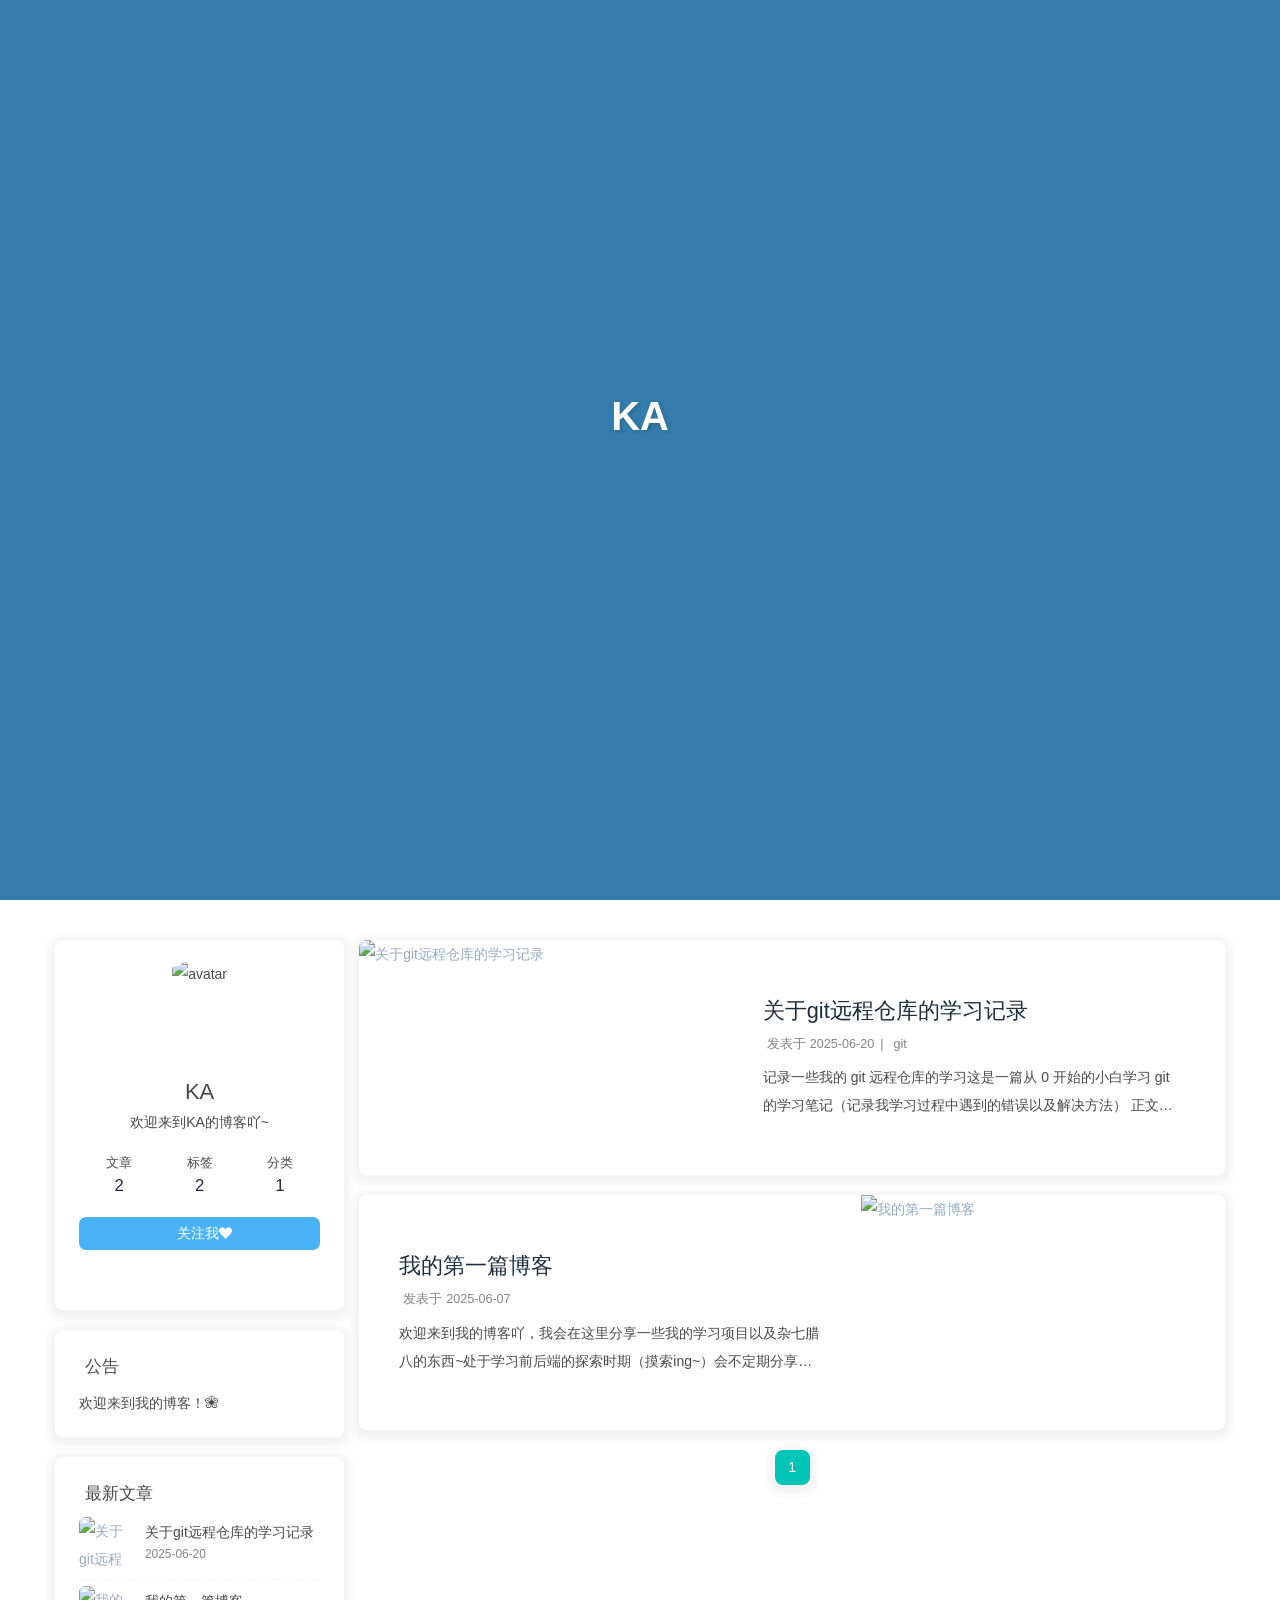
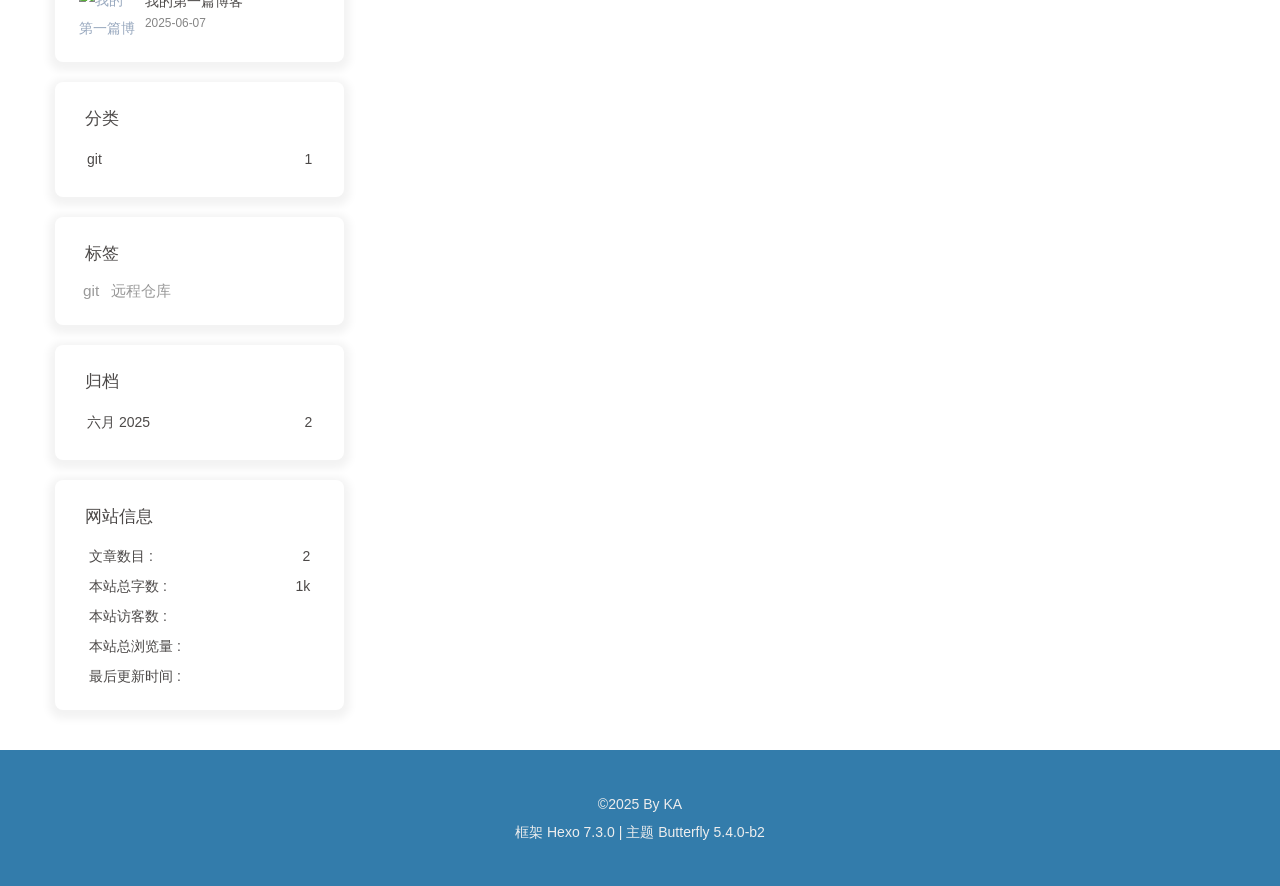
==== index.html @ 6d87799a "Site updated: 2025-06-24 00:27:57" ====
<!DOCTYPE html><html lang="zh-CN" data-theme="light"><head><meta charset="UTF-8"><meta http-equiv="X-UA-Compatible" content="IE=edge"><meta name="viewport" content="width=device-width, initial-scale=1.0,viewport-fit=cover"><title>KA - KA的个人博客</title><meta name="author" content="KA"><meta name="copyright" content="KA"><meta name="format-detection" content="telephone=no"><meta name="theme-color" content="#ffffff"><meta name="description" content="欢迎来到KA的博客吖~">
<meta property="og:type" content="website">
<meta property="og:title" content="KA">
<meta property="og:url" content="http://example.com/index.html">
<meta property="og:site_name" content="KA">
<meta property="og:description" content="欢迎来到KA的博客吖~">
<meta property="og:locale" content="zh_CN">
<meta property="og:image" content="http://example.com/img/profile.jpg">
<meta property="article:author" content="KA">
<meta name="twitter:card" content="summary">
<meta name="twitter:image" content="http://example.com/img/profile.jpg"><link rel="shortcut icon" href="/img/favicon.png"><link rel="canonical" href="http://example.com/index.html"><link rel="preconnect" href="//cdn.jsdelivr.net"/><link rel="preconnect" href="//busuanzi.ibruce.info"/><link rel="stylesheet" href="/css/index.css"><link rel="stylesheet" href="https://cdn.jsdelivr.net/npm/@fortawesome/fontawesome-free/css/all.min.css"><script>
    (() => {
      
    const saveToLocal = {
      set: (key, value, ttl) => {
        if (!ttl) return
        const expiry = Date.now() + ttl * 86400000
        localStorage.setItem(key, JSON.stringify({ value, expiry }))
      },
      get: key => {
        const itemStr = localStorage.getItem(key)
        if (!itemStr) return undefined
        const { value, expiry } = JSON.parse(itemStr)
        if (Date.now() > expiry) {
          localStorage.removeItem(key)
          return undefined
        }
        return value
      }
    }

    window.btf = {
      saveToLocal,
      getScript: (url, attr = {}) => new Promise((resolve, reject) => {
        const script = document.createElement('script')
        script.src = url
        script.async = true
        Object.entries(attr).forEach(([key, val]) => script.setAttribute(key, val))
        script.onload = script.onreadystatechange = () => {
          if (!script.readyState || /loaded|complete/.test(script.readyState)) resolve()
        }
        script.onerror = reject
        document.head.appendChild(script)
      }),
      getCSS: (url, id) => new Promise((resolve, reject) => {
        const link = document.createElement('link')
        link.rel = 'stylesheet'
        link.href = url
        if (id) link.id = id
        link.onload = link.onreadystatechange = () => {
          if (!link.readyState || /loaded|complete/.test(link.readyState)) resolve()
        }
        link.onerror = reject
        document.head.appendChild(link)
      }),
      addGlobalFn: (key, fn, name = false, parent = window) => {
        if (!true && key.startsWith('pjax')) return
        const globalFn = parent.globalFn || {}
        globalFn[key] = globalFn[key] || {}
        globalFn[key][name || Object.keys(globalFn[key]).length] = fn
        parent.globalFn = globalFn
      }
    }
  
      
      const activateDarkMode = () => {
        document.documentElement.setAttribute('data-theme', 'dark')
        if (document.querySelector('meta[name="theme-color"]') !== null) {
          document.querySelector('meta[name="theme-color"]').setAttribute('content', '#0d0d0d')
        }
      }
      const activateLightMode = () => {
        document.documentElement.setAttribute('data-theme', 'light')
        if (document.querySelector('meta[name="theme-color"]') !== null) {
          document.querySelector('meta[name="theme-color"]').setAttribute('content', '#ffffff')
        }
      }

      btf.activateDarkMode = activateDarkMode
      btf.activateLightMode = activateLightMode

      const theme = saveToLocal.get('theme')
    
          const mediaQueryDark = window.matchMedia('(prefers-color-scheme: dark)')
          const mediaQueryLight = window.matchMedia('(prefers-color-scheme: light)')

          if (theme === undefined) {
            if (mediaQueryLight.matches) activateLightMode()
            else if (mediaQueryDark.matches) activateDarkMode()
            else {
              const hour = new Date().getHours()
              const isNight = hour <= 6 || hour >= 18
              isNight ? activateDarkMode() : activateLightMode()
            }
            mediaQueryDark.addEventListener('change', () => {
              if (saveToLocal.get('theme') === undefined) {
                e.matches ? activateDarkMode() : activateLightMode()
              }
            })
          } else {
            theme === 'light' ? activateLightMode() : activateDarkMode()
          }
        
      
      const asideStatus = saveToLocal.get('aside-status')
      if (asideStatus !== undefined) {
        document.documentElement.classList.toggle('hide-aside', asideStatus === 'hide')
      }
    
      
    const detectApple = () => {
      if (/iPad|iPhone|iPod|Macintosh/.test(navigator.userAgent)) {
        document.documentElement.classList.add('apple')
      }
    }
    detectApple()
  
    })()
  </script><script>const GLOBAL_CONFIG = {
  root: '/',
  algolia: undefined,
  localSearch: undefined,
  translate: {"defaultEncoding":2,"translateDelay":0,"msgToTraditionalChinese":"繁","msgToSimplifiedChinese":"簡"},
  highlight: {"plugin":"highlight.js","highlightCopy":true,"highlightLang":true,"highlightHeightLimit":false,"highlightFullpage":false,"highlightMacStyle":true},
  copy: {
    success: '复制成功',
    error: '复制失败',
    noSupport: '浏览器不支持'
  },
  relativeDate: {
    homepage: false,
    post: false
  },
  runtime: '',
  dateSuffix: {
    just: '刚刚',
    min: '分钟前',
    hour: '小时前',
    day: '天前',
    month: '个月前'
  },
  copyright: {"limitCount":150,"languages":{"author":"作者: KA","link":"链接: ","source":"来源: KA","info":"著作权归作者所有。商业转载请联系作者获得授权，非商业转载请注明出处。"}},
  lightbox: 'null',
  Snackbar: undefined,
  infinitegrid: {
    js: 'https://cdn.jsdelivr.net/npm/@egjs/infinitegrid/dist/infinitegrid.min.js',
    buttonText: '加载更多'
  },
  isPhotoFigcaption: false,
  islazyloadPlugin: false,
  isAnchor: true,
  percent: {
    toc: true,
    rightside: true,
  },
  autoDarkmode: true
}</script><script id="config-diff">var GLOBAL_CONFIG_SITE = {
  title: 'KA',
  isHighlightShrink: false,
  isToc: false,
  pageType: 'home'
}</script><meta name="generator" content="Hexo 7.3.0"></head><body><div id="web_bg" style="background-image: url(/img/back.png);"></div><div id="sidebar"><div id="menu-mask"></div><div id="sidebar-menus"><div class="avatar-img text-center"><img src="/img/profile.jpg" onerror="this.onerror=null;this.src='/img/friend_404.gif'" alt="avatar"/></div><div class="site-data text-center"><a href="/archives/"><div class="headline">文章</div><div class="length-num">2</div></a><a href="/tags/"><div class="headline">标签</div><div class="length-num">2</div></a><a href="/categories/"><div class="headline">分类</div><div class="length-num">1</div></a></div><div class="menus_items"><div class="menus_item"><a class="site-page" href="/"><i class="fa-fw fas fa-home"></i><span> 首页</span></a></div><div class="menus_item"><a class="site-page" href="/archives/"><i class="fa-fw fas fa-archive"></i><span> 档案</span></a></div><div class="menus_item"><a class="site-page" href="/tags/"><i class="fa-fw fas fa-tags"></i><span> 标签</span></a></div><div class="menus_item"><a class="site-page" href="/categories/"><i class="fa-fw fas fa-folder-open"></i><span> 分类</span></a></div><div class="menus_item"><span class="site-page group"><i class="fa-fw fas fa-list"></i><span> List</span><i class="fas fa-chevron-down"></i></span><ul class="menus_item_child"><li><a class="site-page child" href="/music/"><i class="fa-fw fas fa-music"></i><span> Music</span></a></li></ul></div><div class="menus_item"><a class="site-page" href="/link/"><i class="fa-fw fas fa-link"></i><span> 链接</span></a></div></div></div></div><div class="page" id="body-wrap"><header class="full_page" id="page-header" style="background-image: url(/img/back.png);"><nav id="nav"><span id="blog-info"><a class="nav-site-title" href="/"><img class="site-icon" src="/img/favicon.png" alt="Logo"><span class="site-name">KA</span></a></span><div id="menus"><div class="menus_items"><div class="menus_item"><a class="site-page" href="/"><i class="fa-fw fas fa-home"></i><span> 首页</span></a></div><div class="menus_item"><a class="site-page" href="/archives/"><i class="fa-fw fas fa-archive"></i><span> 档案</span></a></div><div class="menus_item"><a class="site-page" href="/tags/"><i class="fa-fw fas fa-tags"></i><span> 标签</span></a></div><div class="menus_item"><a class="site-page" href="/categories/"><i class="fa-fw fas fa-folder-open"></i><span> 分类</span></a></div><div class="menus_item"><span class="site-page group"><i class="fa-fw fas fa-list"></i><span> List</span><i class="fas fa-chevron-down"></i></span><ul class="menus_item_child"><li><a class="site-page child" href="/music/"><i class="fa-fw fas fa-music"></i><span> Music</span></a></li></ul></div><div class="menus_item"><a class="site-page" href="/link/"><i class="fa-fw fas fa-link"></i><span> 链接</span></a></div></div><div id="toggle-menu"><span class="site-page"><i class="fas fa-bars fa-fw"></i></span></div></div></nav><div id="site-info"><h1 id="site-title">KA</h1><div id="site-subtitle"><span id="subtitle"></span></div><div id="site_social_icons"><a class="social-icon" href="https://github.com/ka-zi-web" target="_blank" title="Github"><i class="fab fa-github" style="color: #24292e;"></i></a><a class="social-icon" href="mailto:15133193106@163.com" target="_blank" title="Email"><i class="fas fa-envelope" style="color: #4a7dbe;"></i></a></div></div><div id="scroll-down"><i class="fas fa-angle-down scroll-down-effects"></i></div></header><main class="layout" id="content-inner"><div class="recent-posts nc" id="recent-posts"><div class="recent-post-items"><div class="recent-post-item"><div class="post_cover left"><a href="/2025/06/20/git.%E5%AD%A6%E4%B9%A0/" title="关于git远程仓库的学习记录"><img class="post-bg" src="/img/star.png" onerror="this.onerror=null;this.src='/img/404.jpg'" alt="关于git远程仓库的学习记录"></a></div><div class="recent-post-info"><a class="article-title" href="/2025/06/20/git.%E5%AD%A6%E4%B9%A0/" title="关于git远程仓库的学习记录">关于git远程仓库的学习记录</a><div class="article-meta-wrap"><span class="post-meta-date"><i class="far fa-calendar-alt"></i><span class="article-meta-label">发表于</span><time datetime="2025-06-19T16:00:00.000Z" title="发表于 2025-06-20 00:00:00">2025-06-20</time></span><span class="article-meta"><span class="article-meta-separator">|</span><i class="fas fa-inbox"></i><a class="article-meta__categories" href="/categories/git/">git</a></span></div><div class="content">记录一些我的 git 远程仓库的学习这是一篇从 0 开始的小白学习 git 的学习笔记（记录我学习过程中遇到的错误以及解决方法） 正文开始 下载 git 找到 git 的下载链接 ： https://git-scm.com/downloads ，点击进去； 选择对应的系统和版本进行安装 这里我选择的是 windows 等待下载 ing… 安装这里不做过多介绍了   建立密钥在进行 Git 版本控制时，HTTP 和 SSH 是两种常见的传输协议，这里采用保密性较强的 ssh 协议进行操作 在 github 上建立密钥 打开 github-&gt;点击头像-&gt;选择 settings-&gt;选择 SSH and GPG keys-&gt;点击 NEW SSH Key-&gt;  在本地建立密钥 打开刚才下载的 git bash 打开本地的.ssh 目录:  1cd ./.ssh   生成本地密钥：  1ssh-keygen -t rsa -b 4096  这里需要设置你的密钥密码，请记住它！  再次进入.ssh 目录，并打开目录会发现生成了一个 id_rsa.pub 文件，这个...</div></div></div><div class="recent-post-item"><div class="post_cover right"><a href="/2025/06/07/%E6%88%91%E7%9A%84%E7%AC%AC%E4%B8%80%E7%AF%87%E5%8D%9A%E5%AE%A2/" title="我的第一篇博客"><img class="post-bg" src="/img/star.png" onerror="this.onerror=null;this.src='/img/404.jpg'" alt="我的第一篇博客"></a></div><div class="recent-post-info"><a class="article-title" href="/2025/06/07/%E6%88%91%E7%9A%84%E7%AC%AC%E4%B8%80%E7%AF%87%E5%8D%9A%E5%AE%A2/" title="我的第一篇博客">我的第一篇博客</a><div class="article-meta-wrap"><span class="post-meta-date"><i class="far fa-calendar-alt"></i><span class="article-meta-label">发表于</span><time datetime="2025-06-07T15:28:10.000Z" title="发表于 2025-06-07 23:28:10">2025-06-07</time></span></div><div class="content">欢迎来到我的博客吖，我会在这里分享一些我的学习项目以及杂七腊八的东西~处于学习前后端的探索时期（摸索ing~）会不定期分享一些我可能感兴趣的文章哦~</div></div></div></div><nav id="pagination"><div class="pagination"><span class="page-number current">1</span></div></nav></div><div class="aside-content" id="aside-content"><div class="card-widget card-info text-center"><div class="avatar-img"><img src="/img/profile.jpg" onerror="this.onerror=null;this.src='/img/friend_404.gif'" alt="avatar"/></div><div class="author-info-name">KA</div><div class="author-info-description">欢迎来到KA的博客吖~</div><div class="site-data"><a href="/archives/"><div class="headline">文章</div><div class="length-num">2</div></a><a href="/tags/"><div class="headline">标签</div><div class="length-num">2</div></a><a href="/categories/"><div class="headline">分类</div><div class="length-num">1</div></a></div><a id="card-info-btn" target="_blank" rel="noopener" href="https://github.com/kai-zi-web"><i class="fab fa-github"></i><span>关注我❤</span></a><div class="card-info-social-icons"><a class="social-icon" href="https://github.com/ka-zi-web" target="_blank" title="Github"><i class="fab fa-github" style="color: #24292e;"></i></a><a class="social-icon" href="mailto:15133193106@163.com" target="_blank" title="Email"><i class="fas fa-envelope" style="color: #4a7dbe;"></i></a></div></div><div class="card-widget card-announcement"><div class="item-headline"><i class="fas fa-bullhorn fa-shake"></i><span>公告</span></div><div class="announcement_content">欢迎来到我的博客！❀</div></div><div class="sticky_layout"><div class="card-widget card-recent-post"><div class="item-headline"><i class="fas fa-history"></i><span>最新文章</span></div><div class="aside-list"><div class="aside-list-item"><a class="thumbnail" href="/2025/06/20/git.%E5%AD%A6%E4%B9%A0/" title="关于git远程仓库的学习记录"><img src="/img/star.png" onerror="this.onerror=null;this.src='/img/404.jpg'" alt="关于git远程仓库的学习记录"/></a><div class="content"><a class="title" href="/2025/06/20/git.%E5%AD%A6%E4%B9%A0/" title="关于git远程仓库的学习记录">关于git远程仓库的学习记录</a><time datetime="2025-06-19T16:00:00.000Z" title="发表于 2025-06-20 00:00:00">2025-06-20</time></div></div><div class="aside-list-item"><a class="thumbnail" href="/2025/06/07/%E6%88%91%E7%9A%84%E7%AC%AC%E4%B8%80%E7%AF%87%E5%8D%9A%E5%AE%A2/" title="我的第一篇博客"><img src="/img/star.png" onerror="this.onerror=null;this.src='/img/404.jpg'" alt="我的第一篇博客"/></a><div class="content"><a class="title" href="/2025/06/07/%E6%88%91%E7%9A%84%E7%AC%AC%E4%B8%80%E7%AF%87%E5%8D%9A%E5%AE%A2/" title="我的第一篇博客">我的第一篇博客</a><time datetime="2025-06-07T15:28:10.000Z" title="发表于 2025-06-07 23:28:10">2025-06-07</time></div></div></div></div><div class="card-widget card-categories"><div class="item-headline">
            <i class="fas fa-folder-open"></i>
            <span>分类</span>
            
          </div>
          <ul class="card-category-list" id="aside-cat-list">
            <li class="card-category-list-item "><a class="card-category-list-link" href="/categories/git/"><span class="card-category-list-name">git</span><span class="card-category-list-count">1</span></a></li>
          </ul></div><div class="card-widget card-tags"><div class="item-headline"><i class="fas fa-tags"></i><span>标签</span></div><div class="card-tag-cloud"><a href="/tags/git/" style="font-size: 1.1em; color: #999">git</a> <a href="/tags/%E8%BF%9C%E7%A8%8B%E4%BB%93%E5%BA%93/" style="font-size: 1.1em; color: #999">远程仓库</a></div></div><div class="card-widget card-archives">
    <div class="item-headline">
      <i class="fas fa-archive"></i>
      <span>归档</span>
      
    </div>
  
    <ul class="card-archive-list">
      
        <li class="card-archive-list-item">
          <a class="card-archive-list-link" href="/archives/2025/06/">
            <span class="card-archive-list-date">
              六月 2025
            </span>
            <span class="card-archive-list-count">2</span>
          </a>
        </li>
      
    </ul>
  </div><div class="card-widget card-webinfo"><div class="item-headline"><i class="fas fa-chart-line"></i><span>网站信息</span></div><div class="webinfo"><div class="webinfo-item"><div class="item-name">文章数目 :</div><div class="item-count">2</div></div><div class="webinfo-item"><div class="item-name">本站总字数 :</div><div class="item-count">1k</div></div><div class="webinfo-item"><div class="item-name">本站访客数 :</div><div class="item-count" id="busuanzi_value_site_uv"><i class="fa-solid fa-spinner fa-spin"></i></div></div><div class="webinfo-item"><div class="item-name">本站总浏览量 :</div><div class="item-count" id="busuanzi_value_site_pv"><i class="fa-solid fa-spinner fa-spin"></i></div></div><div class="webinfo-item"><div class="item-name">最后更新时间 :</div><div class="item-count" id="last-push-date" data-lastPushDate="2025-06-23T16:27:51.932Z"><i class="fa-solid fa-spinner fa-spin"></i></div></div></div></div></div></div></main><footer id="footer" style="background-image: url(/img/back.png);"><div class="footer-other"><div class="footer-copyright"><span class="copyright">&copy;2025 By KA</span><span class="framework-info"><span>框架 </span><a target="_blank" rel="noopener" href="https://hexo.io">Hexo 7.3.0</a><span class="footer-separator">|</span><span>主题 </span><a target="_blank" rel="noopener" href="https://github.com/jerryc127/hexo-theme-butterfly">Butterfly 5.4.0-b2</a></span></div></div></footer></div><div id="rightside"><div id="rightside-config-hide"><button id="translateLink" type="button" title="简繁转换">繁</button><button id="darkmode" type="button" title="日间和夜间模式切换"><i class="fas fa-adjust"></i></button><button id="hide-aside-btn" type="button" title="单栏和双栏切换"><i class="fas fa-arrows-alt-h"></i></button></div><div id="rightside-config-show"><button id="rightside-config" type="button" title="设置"><i class="fas fa-cog fa-spin"></i></button><button id="go-up" type="button" title="回到顶部"><span class="scroll-percent"></span><i class="fas fa-arrow-up"></i></button></div></div><div><script src="/js/utils.js"></script><script src="/js/main.js"></script><script src="/js/tw_cn.js"></script><div class="js-pjax"><script>window.typedJSFn = {
  init: str => {
    window.typed = new Typed('#subtitle', Object.assign({
      strings: str,
      startDelay: 300,
      typeSpeed: 150,
      loop: true,
      backSpeed: 50,
    }, null))
  },
  run: subtitleType => {
    if (true) {
      if (typeof Typed === 'function') {
        subtitleType()
      } else {
        btf.getScript('https://cdn.jsdelivr.net/npm/typed.js/dist/typed.umd.min.js').then(subtitleType)
      }
    } else {
      subtitleType()
    }
  },
  processSubtitle: (content, extraContents = []) => {
    if (true) {
      const sub = ["不要温和的走入那个良夜","穿越百夜，仰望千空"].slice()

      if (extraContents.length > 0) {
        sub.unshift(...extraContents)
      }

      if (typeof content === 'string') {
        sub.unshift(content)
      } else if (Array.isArray(content)) {
        sub.unshift(...content)
      }

      sub.length > 0 && typedJSFn.init(sub)
    } else {
      document.getElementById('subtitle').textContent = typeof content === 'string' ? content :
        (Array.isArray(content) && content.length > 0 ? content[0] : '')
    }
  }
}
btf.addGlobalFn('pjaxSendOnce', () => { typed.destroy() }, 'typedDestroy')
</script><script>function subtitleType () {
  typedJSFn.processSubtitle(["不要温和的走入那个良夜","穿越百夜，仰望千空"])
}
typedJSFn.run(subtitleType)</script></div><div class="aplayer no-destroy" data-id="9757801381" data-server="netease" data-type="playlist" data-fixed="true" data-autoplay="true" data-lrcType="-1"> </div><script id="click-heart" src="https://cdn.jsdelivr.net/npm/butterfly-extsrc/dist/click-heart.min.js" async="async" mobile="false"></script><link rel="stylesheet" href="https://cdn.jsdelivr.net/npm/aplayer/dist/APlayer.min.css" media="print" onload="this.media='all'"><script src="https://cdn.jsdelivr.net/npm/aplayer/dist/APlayer.min.js"></script><script src="https://cdn.jsdelivr.net/npm/butterfly-extsrc/metingjs/dist/Meting.min.js"></script><script>(() => {
  const destroyAplayer = () => {
    if (window.aplayers) {
      for (let i = 0; i < window.aplayers.length; i++) {
        if (!window.aplayers[i].options.fixed) {
          window.aplayers[i].destroy()
        }
      }
    }
  }

  const runMetingJS = () => {
    typeof loadMeting === 'function' && document.getElementsByClassName('aplayer').length && loadMeting()
  }

  btf.addGlobalFn('pjaxSend', destroyAplayer, 'destroyAplayer')
  btf.addGlobalFn('pjaxComplete', loadMeting, 'runMetingJS')
})()</script><script src="https://cdn.jsdelivr.net/npm/pjax/pjax.min.js"></script><script>(() => {
  const pjaxSelectors = ["head > title","#config-diff","#body-wrap","#rightside-config-hide","#rightside-config-show",".js-pjax"]

  window.pjax = new Pjax({
    elements: 'a:not([target="_blank"])',
    selectors: pjaxSelectors,
    cacheBust: false,
    analytics: false,
    scrollRestoration: false
  })

  const triggerPjaxFn = (val) => {
    if (!val) return
    Object.values(val).forEach(fn => fn())
  }

  document.addEventListener('pjax:send', () => {
    // removeEventListener
    btf.removeGlobalFnEvent('pjaxSendOnce')
    btf.removeGlobalFnEvent('themeChange')

    // reset readmode
    const $bodyClassList = document.body.classList
    if ($bodyClassList.contains('read-mode')) $bodyClassList.remove('read-mode')

    triggerPjaxFn(window.globalFn.pjaxSend)
  })

  document.addEventListener('pjax:complete', () => {
    btf.removeGlobalFnEvent('pjaxCompleteOnce')
    document.querySelectorAll('script[data-pjax]').forEach(item => {
      const newScript = document.createElement('script')
      const content = item.text || item.textContent || item.innerHTML || ""
      Array.from(item.attributes).forEach(attr => newScript.setAttribute(attr.name, attr.value))
      newScript.appendChild(document.createTextNode(content))
      item.parentNode.replaceChild(newScript, item)
    })

    triggerPjaxFn(window.globalFn.pjaxComplete)
  })

  document.addEventListener('pjax:error', e => {
    if (e.request.status === 404) {
      const usePjax = true
      false
        ? (usePjax ? pjax.loadUrl('/404.html') : window.location.href = '/404.html')
        : window.location.href = e.request.responseURL
    }
  })
})()</script><script async data-pjax src="//busuanzi.ibruce.info/busuanzi/2.3/busuanzi.pure.mini.js"></script></div><script src="/live2dw/lib/L2Dwidget.min.js?094cbace49a39548bed64abff5988b05"></script><script>L2Dwidget.init({"log":false,"pluginJsPath":"lib/","pluginModelPath":"assets/","pluginRootPath":"live2dw/","tagMode":false});</script></body></html>
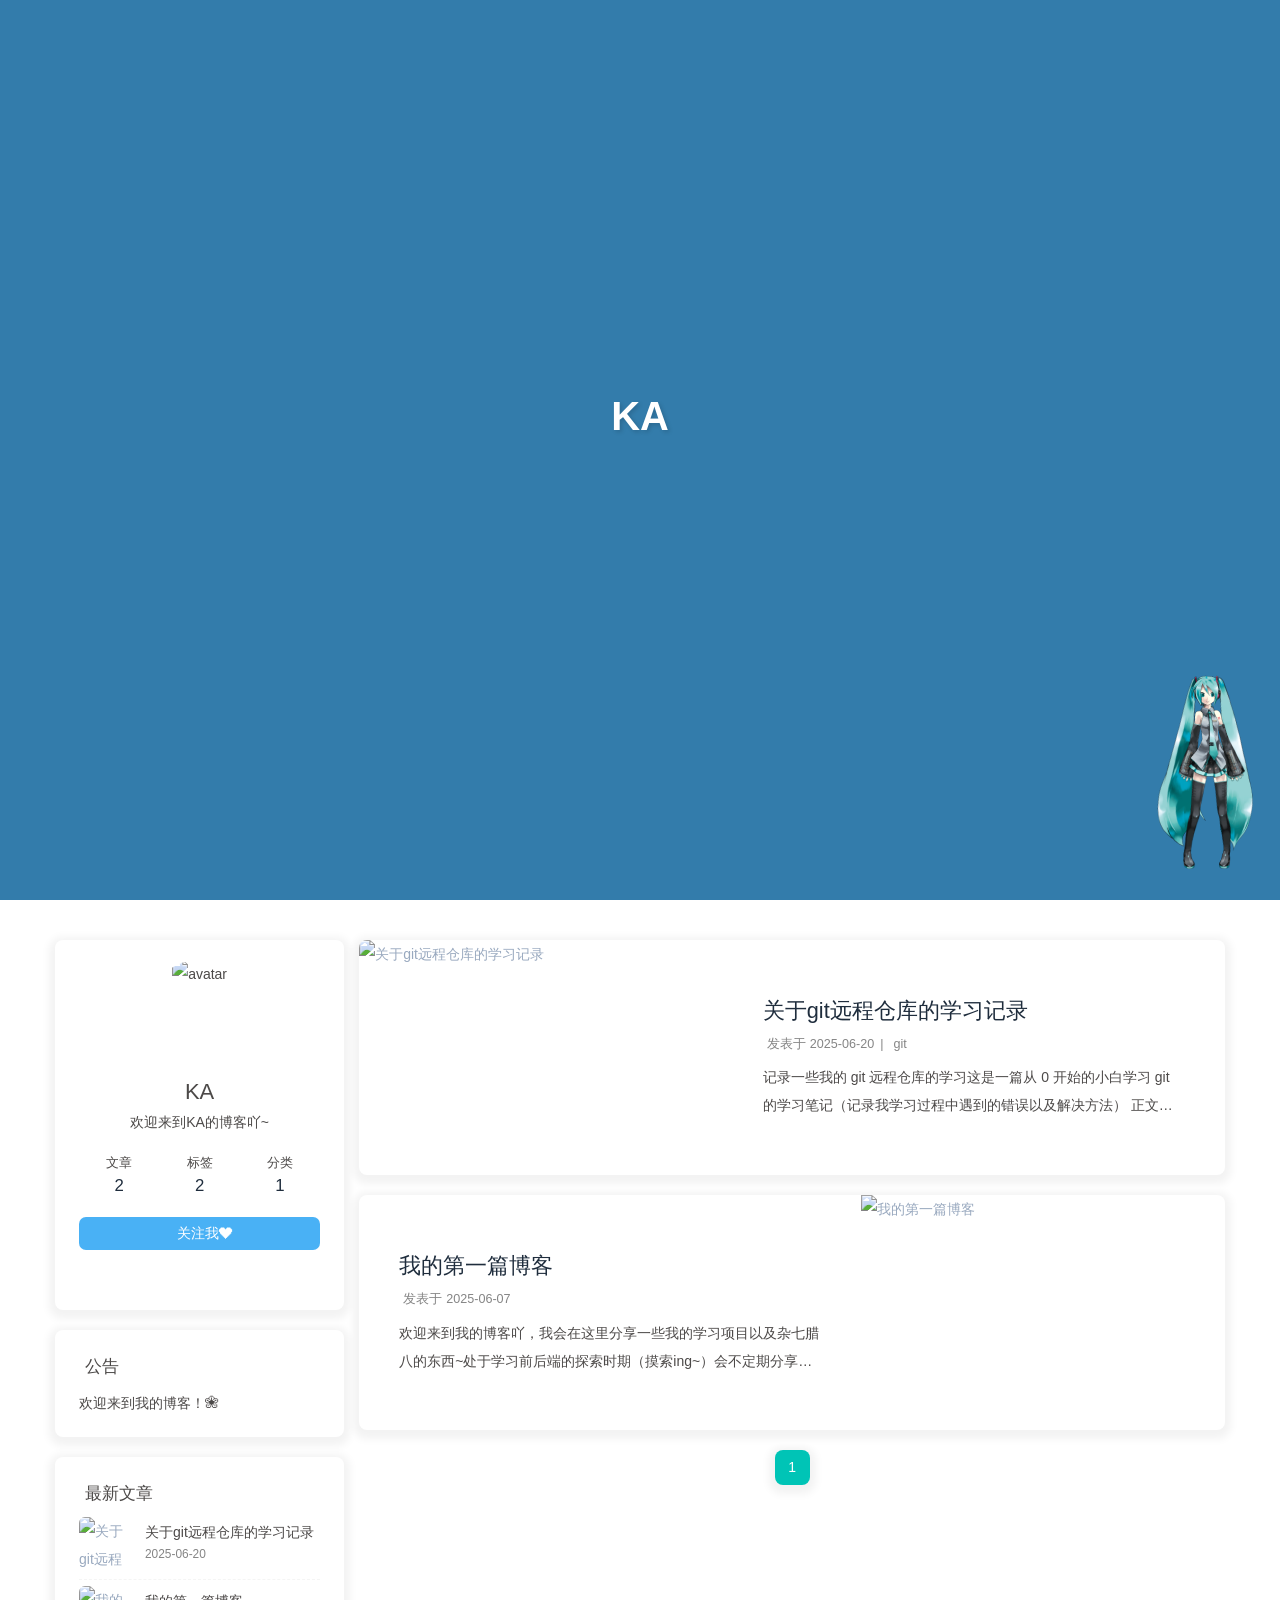
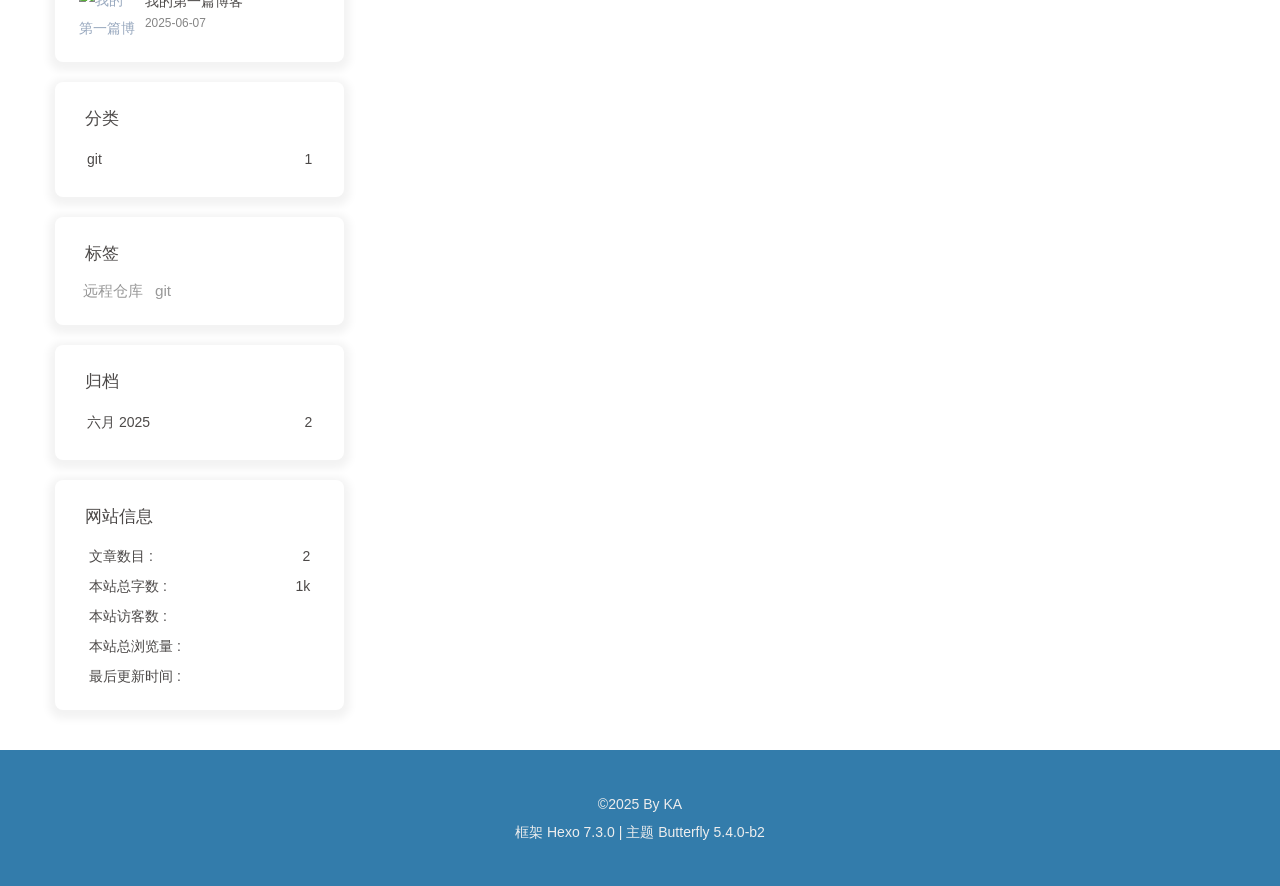
==== commit dab5221d: "Site updated: 2025-06-24 17:16:44" ====
--- a/index.html
+++ b/index.html
@@ -166,7 +166,7 @@
           </div>
           <ul class="card-category-list" id="aside-cat-list">
             <li class="card-category-list-item "><a class="card-category-list-link" href="/categories/git/"><span class="card-category-list-name">git</span><span class="card-category-list-count">1</span></a></li>
-          </ul></div><div class="card-widget card-tags"><div class="item-headline"><i class="fas fa-tags"></i><span>标签</span></div><div class="card-tag-cloud"><a href="/tags/git/" style="font-size: 1.1em; color: #999">git</a> <a href="/tags/%E8%BF%9C%E7%A8%8B%E4%BB%93%E5%BA%93/" style="font-size: 1.1em; color: #999">远程仓库</a></div></div><div class="card-widget card-archives">
+          </ul></div><div class="card-widget card-tags"><div class="item-headline"><i class="fas fa-tags"></i><span>标签</span></div><div class="card-tag-cloud"><a href="/tags/%E8%BF%9C%E7%A8%8B%E4%BB%93%E5%BA%93/" style="font-size: 1.1em; color: #999">远程仓库</a> <a href="/tags/git/" style="font-size: 1.1em; color: #999">git</a></div></div><div class="card-widget card-archives">
     <div class="item-headline">
       <i class="fas fa-archive"></i>
       <span>归档</span>
@@ -185,7 +185,7 @@
         </li>
       
     </ul>
-  </div><div class="card-widget card-webinfo"><div class="item-headline"><i class="fas fa-chart-line"></i><span>网站信息</span></div><div class="webinfo"><div class="webinfo-item"><div class="item-name">文章数目 :</div><div class="item-count">2</div></div><div class="webinfo-item"><div class="item-name">本站总字数 :</div><div class="item-count">1k</div></div><div class="webinfo-item"><div class="item-name">本站访客数 :</div><div class="item-count" id="busuanzi_value_site_uv"><i class="fa-solid fa-spinner fa-spin"></i></div></div><div class="webinfo-item"><div class="item-name">本站总浏览量 :</div><div class="item-count" id="busuanzi_value_site_pv"><i class="fa-solid fa-spinner fa-spin"></i></div></div><div class="webinfo-item"><div class="item-name">最后更新时间 :</div><div class="item-count" id="last-push-date" data-lastPushDate="2025-06-23T16:27:51.932Z"><i class="fa-solid fa-spinner fa-spin"></i></div></div></div></div></div></div></main><footer id="footer" style="background-image: url(/img/back.png);"><div class="footer-other"><div class="footer-copyright"><span class="copyright">&copy;2025 By KA</span><span class="framework-info"><span>框架 </span><a target="_blank" rel="noopener" href="https://hexo.io">Hexo 7.3.0</a><span class="footer-separator">|</span><span>主题 </span><a target="_blank" rel="noopener" href="https://github.com/jerryc127/hexo-theme-butterfly">Butterfly 5.4.0-b2</a></span></div></div></footer></div><div id="rightside"><div id="rightside-config-hide"><button id="translateLink" type="button" title="简繁转换">繁</button><button id="darkmode" type="button" title="日间和夜间模式切换"><i class="fas fa-adjust"></i></button><button id="hide-aside-btn" type="button" title="单栏和双栏切换"><i class="fas fa-arrows-alt-h"></i></button></div><div id="rightside-config-show"><button id="rightside-config" type="button" title="设置"><i class="fas fa-cog fa-spin"></i></button><button id="go-up" type="button" title="回到顶部"><span class="scroll-percent"></span><i class="fas fa-arrow-up"></i></button></div></div><div><script src="/js/utils.js"></script><script src="/js/main.js"></script><script src="/js/tw_cn.js"></script><div class="js-pjax"><script>window.typedJSFn = {
+  </div><div class="card-widget card-webinfo"><div class="item-headline"><i class="fas fa-chart-line"></i><span>网站信息</span></div><div class="webinfo"><div class="webinfo-item"><div class="item-name">文章数目 :</div><div class="item-count">2</div></div><div class="webinfo-item"><div class="item-name">本站总字数 :</div><div class="item-count">1k</div></div><div class="webinfo-item"><div class="item-name">本站访客数 :</div><div class="item-count" id="busuanzi_value_site_uv"><i class="fa-solid fa-spinner fa-spin"></i></div></div><div class="webinfo-item"><div class="item-name">本站总浏览量 :</div><div class="item-count" id="busuanzi_value_site_pv"><i class="fa-solid fa-spinner fa-spin"></i></div></div><div class="webinfo-item"><div class="item-name">最后更新时间 :</div><div class="item-count" id="last-push-date" data-lastPushDate="2025-06-24T09:16:39.559Z"><i class="fa-solid fa-spinner fa-spin"></i></div></div></div></div></div></div></main><footer id="footer" style="background-image: url(/img/back.png);"><div class="footer-other"><div class="footer-copyright"><span class="copyright">&copy;2025 By KA</span><span class="framework-info"><span>框架 </span><a target="_blank" rel="noopener" href="https://hexo.io">Hexo 7.3.0</a><span class="footer-separator">|</span><span>主题 </span><a target="_blank" rel="noopener" href="https://github.com/jerryc127/hexo-theme-butterfly">Butterfly 5.4.0-b2</a></span></div></div></footer></div><div id="rightside"><div id="rightside-config-hide"><button id="translateLink" type="button" title="简繁转换">繁</button><button id="darkmode" type="button" title="日间和夜间模式切换"><i class="fas fa-adjust"></i></button><button id="hide-aside-btn" type="button" title="单栏和双栏切换"><i class="fas fa-arrows-alt-h"></i></button></div><div id="rightside-config-show"><button id="rightside-config" type="button" title="设置"><i class="fas fa-cog fa-spin"></i></button><button id="go-up" type="button" title="回到顶部"><span class="scroll-percent"></span><i class="fas fa-arrow-up"></i></button></div></div><div><script src="/js/utils.js"></script><script src="/js/main.js"></script><script src="/js/tw_cn.js"></script><div class="js-pjax"><script>window.typedJSFn = {
   init: str => {
     window.typed = new Typed('#subtitle', Object.assign({
       strings: str,
@@ -231,7 +231,7 @@
 </script><script>function subtitleType () {
   typedJSFn.processSubtitle(["不要温和的走入那个良夜","穿越百夜，仰望千空"])
 }
-typedJSFn.run(subtitleType)</script></div><div class="aplayer no-destroy" data-id="9757801381" data-server="netease" data-type="playlist" data-fixed="true" data-autoplay="true" data-lrcType="-1"> </div><script id="click-heart" src="https://cdn.jsdelivr.net/npm/butterfly-extsrc/dist/click-heart.min.js" async="async" mobile="false"></script><link rel="stylesheet" href="https://cdn.jsdelivr.net/npm/aplayer/dist/APlayer.min.css" media="print" onload="this.media='all'"><script src="https://cdn.jsdelivr.net/npm/aplayer/dist/APlayer.min.js"></script><script src="https://cdn.jsdelivr.net/npm/butterfly-extsrc/metingjs/dist/Meting.min.js"></script><script>(() => {
+typedJSFn.run(subtitleType)</script></div><div class="aplayer no-destroy" data-id="9757801381" data-server="netease" data-type="playlist" data-fixed="true"  data-lrcType="-1"> </div><script id="click-heart" src="https://cdn.jsdelivr.net/npm/butterfly-extsrc/dist/click-heart.min.js" async="async" mobile="false"></script><link rel="stylesheet" href="https://cdn.jsdelivr.net/npm/aplayer/dist/APlayer.min.css" media="print" onload="this.media='all'"><script src="https://cdn.jsdelivr.net/npm/aplayer/dist/APlayer.min.js"></script><script src="https://cdn.jsdelivr.net/npm/butterfly-extsrc/metingjs/dist/Meting.min.js"></script><script>(() => {
   const destroyAplayer = () => {
     if (window.aplayers) {
       for (let i = 0; i < window.aplayers.length; i++) {
@@ -297,4 +297,4 @@
         : window.location.href = e.request.responseURL
     }
   })
-})()</script><script async data-pjax src="//busuanzi.ibruce.info/busuanzi/2.3/busuanzi.pure.mini.js"></script></div><script src="/live2dw/lib/L2Dwidget.min.js?094cbace49a39548bed64abff5988b05"></script><script>L2Dwidget.init({"log":false,"pluginJsPath":"lib/","pluginModelPath":"assets/","pluginRootPath":"live2dw/","tagMode":false});</script></body></html>+})()</script><script async data-pjax src="//busuanzi.ibruce.info/busuanzi/2.3/busuanzi.pure.mini.js"></script></div><script src="/live2d/lib/L2Dwidget.min.js?094cbace49a39548bed64abff5988b05"></script><script>L2Dwidget.init({"pluginRootPath":"live2d/","pluginJsPath":"lib/","pluginModelPath":"assets/","tagMode":false,"debug":false,"model":{"jsonPath":"/live2d/assets/miku.model.json"},"display":{"position":"right","width":150,"height":300},"mobile":{"show":true},"log":false});</script></body></html>
